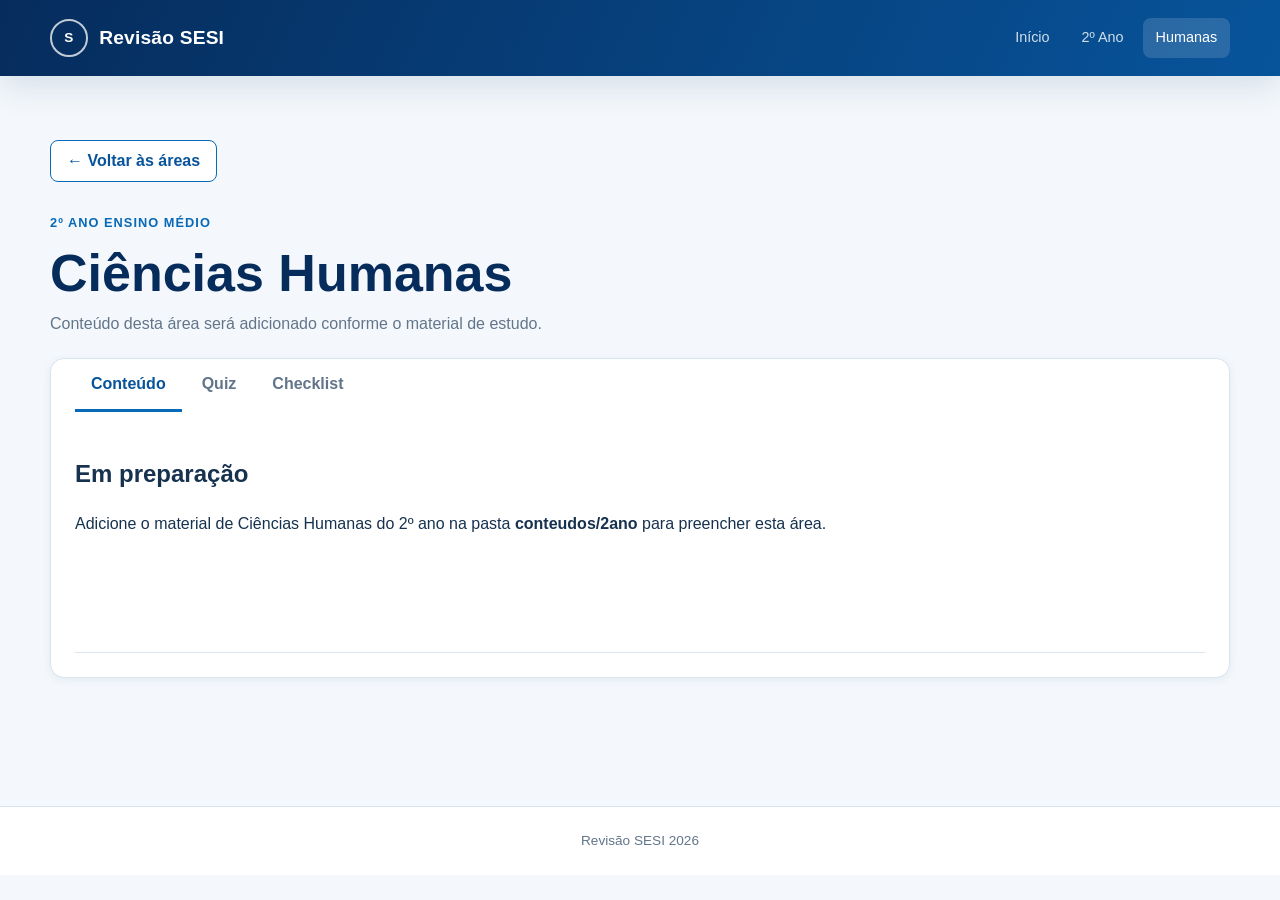
==== pages/areas/2ano/humanas.html @ 8875d3f2 "Add 2nd and 3rd year content pages, quizzes, and checklists; implement JavaScript for dynamic featur" ====
<!doctype html>
<html lang="pt-BR">
  <head>
    <meta charset="UTF-8" />
    <meta name="viewport" content="width=device-width, initial-scale=1.0" />
    <meta name="description" content="Revisão de Ciências Humanas do 2º ano." />
    <title>Ciências Humanas | 2º Ano | Revisão SESI</title>
    <link rel="stylesheet" href="../../../assets/css/style.css" />
    <script src="../../../assets/js/script.js" defer></script>
  </head>
  <body>
    <header class="site-header">
      <div class="site-header__inner page-shell">
        <a class="brand" href="../../../index.html" aria-label="Página inicial"><span class="brand__mark" aria-hidden="true">S</span><span>Revisão SESI</span></a>
        <nav class="site-nav" aria-label="Navegação principal"><a href="../../../index.html">Início</a><a href="../../2ano.html">2º Ano</a><a href="humanas.html" aria-current="page">Humanas</a></nav>
      </div>
    </header>
    <main class="main-content">
      <section class="section page-shell" aria-labelledby="page-title">
        <a class="button button--secondary back-button" href="../../2ano.html">← Voltar às áreas</a>
        <div class="section-heading page-title-heading"><div><span class="eyebrow eyebrow--light">2º Ano Ensino Médio</span><h1 id="page-title">Ciências Humanas</h1><p>Conteúdo desta área será adicionado conforme o material de estudo.</p></div></div>
        <div class="card subject-panel"><div class="tabs" data-tabs>
          <div class="tabs__list" role="tablist" aria-label="Ciências Humanas"><button class="tabs__tab" id="humanas-content-tab" role="tab" aria-selected="true" aria-controls="humanas-content">Conteúdo</button><button class="tabs__tab" id="humanas-quiz-tab" role="tab" aria-selected="false" aria-controls="humanas-quiz">Quiz</button><button class="tabs__tab" id="humanas-checklist-tab" role="tab" aria-selected="false" aria-controls="humanas-checklist">Checklist</button></div>
          <section class="tabs__panel" id="humanas-content" role="tabpanel" aria-labelledby="humanas-content-tab"><h2>Em preparação</h2><p>Adicione o material de Ciências Humanas do 2º ano na pasta <strong>conteudos/2ano</strong> para preencher esta área.</p></section>
          <section class="tabs__panel" id="humanas-quiz" role="tabpanel" aria-labelledby="humanas-quiz-tab" hidden><p>O quiz será incluído junto com o conteúdo.</p></section>
          <section class="tabs__panel" id="humanas-checklist" role="tabpanel" aria-labelledby="humanas-checklist-tab" hidden><p>O checklist será incluído junto com o conteúdo.</p></section>
        </div></div>
      </section>
    </main>
    <footer class="site-footer"><div class="page-shell"><p>Revisão SESI <span data-current-year></span></p></div></footer>
  </body>
</html>
---- assets/css/style.css ----
:root {
  --sesi-blue-950: #062c5c;
  --sesi-blue-900: #063b78;
  --sesi-blue-800: #07549b;
  --sesi-blue-700: #0869b8;
  --sesi-blue-500: #168ad4;
  --sesi-blue-100: #dff1ff;
  --sesi-blue-050: #f1f8fe;
  --ink: #16324f;
  --muted: #62758a;
  --surface: #ffffff;
  --canvas: #f4f8fc;
  --line: #d8e4ef;
  --success: #16845b;
  --warning: #ca7a13;
  --danger: #c44747;
  --shadow-sm: 0 2px 8px rgb(9 58 103 / 8%);
  --shadow-md: 0 12px 32px rgb(9 58 103 / 12%);
  --radius-sm: 8px;
  --radius-md: 14px;
  --radius-lg: 22px;
  --content-width: 1180px;
  --focus-ring: 0 0 0 3px rgb(22 138 212 / 24%);
  color: var(--ink);
  font-family: "Aptos", "Segoe UI", sans-serif;
  font-synthesis: none;
  line-height: 1.5;
}

*,
*::before,
*::after {
  box-sizing: border-box;
}

html {
  scroll-behavior: smooth;
}

body {
  min-width: 320px;
  margin: 0;
  background: var(--canvas);
  color: var(--ink);
}

button,
input,
textarea,
select {
  font: inherit;
}

button {
  cursor: pointer;
}

button:focus-visible,
a:focus-visible,
input:focus-visible,
textarea:focus-visible,
select:focus-visible {
  outline: none;
  box-shadow: var(--focus-ring);
}

a {
  color: var(--sesi-blue-800);
}

img {
  display: block;
  max-width: 100%;
}

.page-shell {
  width: min(100% - 2rem, var(--content-width));
  margin-inline: auto;
}

/* Header and page structure */
.site-header {
  background: linear-gradient(115deg, var(--sesi-blue-950), var(--sesi-blue-800));
  color: var(--surface);
  box-shadow: var(--shadow-md);
}

.site-header__inner,
.section-heading,
.toolbar,
.card__header,
.accordion__summary,
.quiz-form__actions {
  display: flex;
  align-items: center;
  justify-content: space-between;
  gap: 1rem;
}

.site-header__inner {
  min-height: 76px;
}

.brand {
  display: inline-flex;
  align-items: center;
  gap: 0.7rem;
  color: inherit;
  font-size: 1.2rem;
  font-weight: 800;
  letter-spacing: 0.01em;
  text-decoration: none;
}

.brand__mark {
  display: grid;
  width: 38px;
  height: 38px;
  place-items: center;
  border: 2px solid rgb(255 255 255 / 75%);
  border-radius: 50%;
  font-size: 0.85rem;
  font-weight: 900;
}

.site-nav {
  display: flex;
  flex-wrap: wrap;
  gap: 0.4rem;
}

.site-nav a {
  padding: 0.55rem 0.8rem;
  border-radius: var(--radius-sm);
  color: rgb(255 255 255 / 82%);
  font-size: 0.9rem;
  text-decoration: none;
}

.site-nav a:hover,
.site-nav a[aria-current="page"] {
  background: rgb(255 255 255 / 14%);
  color: var(--surface);
}

.main-content {
  padding-block: clamp(2rem, 5vw, 4.5rem);
}

.hero {
  position: relative;
  overflow: hidden;
  padding: clamp(2rem, 6vw, 4.5rem);
  border-radius: var(--radius-lg);
  background: linear-gradient(120deg, var(--sesi-blue-950), var(--sesi-blue-700));
  color: var(--surface);
  box-shadow: var(--shadow-md);
}

.hero::after {
  position: absolute;
  right: -5rem;
  bottom: -6rem;
  width: 18rem;
  height: 18rem;
  border: 2rem solid rgb(255 255 255 / 10%);
  border-radius: 50%;
  content: "";
}

.eyebrow {
  position: relative;
  z-index: 1;
  display: inline-block;
  margin-bottom: 0.75rem;
  color: var(--sesi-blue-100);
  font-size: 0.8rem;
  font-weight: 800;
  letter-spacing: 0.08em;
  text-transform: uppercase;
}

.hero h1 {
  position: relative;
  z-index: 1;
  max-width: 18ch;
  margin: 0;
  color: var(--surface);
  font-size: clamp(2rem, 5vw, 4rem);
  line-height: 1.05;
}

.hero__intro {
  position: relative;
  z-index: 1;
  max-width: 55ch;
  margin: 1.25rem 0 0;
  color: rgb(255 255 255 / 82%);
  font-size: 1.05rem;
}

.section {
  margin-block: clamp(2rem, 5vw, 4rem);
}

.section:first-child {
  margin-top: 0;
}

.section-heading {
  align-items: end;
  margin-bottom: 1.4rem;
}

.section-heading h1,
.section-heading h2,
.section-heading h3 {
  margin: 0;
  color: var(--sesi-blue-950);
  line-height: 1.15;
}

.section-heading p {
  max-width: 62ch;
  margin: 0.5rem 0 0;
  color: var(--muted);
}

/* Knowledge area cards */
.knowledge-areas {
  display: grid;
  grid-template-columns: repeat(auto-fit, minmax(min(100%, 250px), 1fr));
  gap: 1rem;
}

.knowledge-card,
.card {
  border: 1px solid var(--line);
  border-radius: var(--radius-md);
  background: var(--surface);
  box-shadow: var(--shadow-sm);
}

.knowledge-card {
  position: relative;
  display: flex;
  min-height: 190px;
  flex-direction: column;
  justify-content: space-between;
  overflow: hidden;
  padding: 1.35rem;
  transition: transform 180ms ease, box-shadow 180ms ease, border-color 180ms ease;
}

.knowledge-card::before {
  position: absolute;
  inset: 0 0 auto;
  height: 5px;
  background: var(--card-accent, var(--sesi-blue-700));
  content: "";
}

.knowledge-card:hover {
  border-color: var(--sesi-blue-500);
  box-shadow: var(--shadow-md);
  transform: translateY(-3px);
}

.area-cards {
  display: grid;
  gap: 1rem;
}

.area-card {
  overflow: hidden;
  border: 1px solid var(--line);
  border-radius: var(--radius-md);
  background: var(--surface);
  box-shadow: var(--shadow-sm);
}

.area-card__summary {
  display: flex;
  min-height: 92px;
  align-items: center;
  gap: 1rem;
  padding: 1rem 1.25rem;
  color: var(--sesi-blue-950);
  cursor: pointer;
  list-style: none;
}

.area-card__summary::-webkit-details-marker {
  display: none;
}

.area-card__summary::after {
  margin-left: auto;
  color: var(--sesi-blue-700);
  content: "+";
  font-size: 1.5rem;
  font-weight: 400;
}

.area-card[open] .area-card__summary {
  border-bottom: 1px solid var(--line);
  background: var(--sesi-blue-050);
}

.area-card[open] .area-card__summary::after {
  content: "-";
}

.area-card__summary strong,
.area-card__summary small {
  display: block;
}

.area-card__summary strong {
  font-size: 1.05rem;
}

.area-card__summary small {
  margin-top: 0.2rem;
  color: var(--muted);
  font-size: 0.85rem;
  font-weight: 400;
}

.area-card__content {
  padding: 0 1.25rem 1.25rem;
}

.area-card__content .tabs__panel {
  padding-bottom: 0;
}

.page-title-heading {
  margin-top: 1.75rem;
}

.page-title-heading h1 {
  font-size: clamp(2rem, 5vw, 3.25rem);
}

.eyebrow--light {
  color: var(--sesi-blue-700);
}

.back-button {
  width: fit-content;
}

.quiz-result {
  margin: 0;
}

.knowledge-card__icon {
  display: grid;
  width: 42px;
  height: 42px;
  place-items: center;
  border-radius: 50%;
  background: var(--sesi-blue-100);
  color: var(--sesi-blue-800);
  font-size: 1.1rem;
  font-weight: 800;
}

.knowledge-card h3 {
  margin: 1rem 0 0.35rem;
  color: var(--sesi-blue-950);
}

.knowledge-card p {
  margin: 0;
  color: var(--muted);
  font-size: 0.92rem;
}

.knowledge-card__meta {
  display: flex;
  justify-content: space-between;
  margin-top: 1.2rem;
  color: var(--muted);
  font-size: 0.8rem;
  font-weight: 700;
}

.grade-options {
  grid-template-columns: repeat(2, minmax(0, 1fr));
}

.grade-card {
  min-height: 270px;
  padding: clamp(1.35rem, 3vw, 2rem);
  color: inherit;
  text-decoration: none;
}

.grade-card h3 {
  font-size: clamp(1.25rem, 2.5vw, 1.65rem);
}

.grade-card__action {
  display: flex;
  align-items: center;
  justify-content: space-between;
  gap: 1rem;
  color: var(--sesi-blue-800);
  font-weight: 800;
}

.grade-card__action span {
  font-size: 1.35rem;
  transition: transform 160ms ease;
}

.grade-card:hover .grade-card__action span {
  transform: translateX(4px);
}

.area-link-card {
  min-height: 230px;
  color: inherit;
  text-decoration: none;
}

.subject-panel {
  overflow: hidden;
  padding: 0 1.5rem 1.5rem;
}

.subject-panel .tabs__panel {
  min-height: 240px;
}

.study-notes {
  color: var(--ink);
}

.study-notes h2,
.study-notes h3 {
  color: var(--sesi-blue-950);
}

.study-notes h3:not(:first-child) {
  margin-top: 2rem;
}

.study-notes p {
  max-width: 78ch;
}

.study-notes ul {
  display: grid;
  gap: 0.45rem;
  max-width: 78ch;
  padding-left: 1.3rem;
}

.study-summary {
  display: grid;
  grid-template-columns: repeat(2, minmax(0, 1fr));
  gap: 0.75rem;
  max-width: 780px;
}

.study-summary div {
  display: grid;
  gap: 0.2rem;
  padding: 0.85rem 1rem;
  border-left: 4px solid var(--sesi-blue-500);
  border-radius: var(--radius-sm);
  background: var(--sesi-blue-050);
}

.study-summary span {
  color: var(--muted);
  font-size: 0.9rem;
}

.site-footer {
  padding-block: 1.5rem;
  border-top: 1px solid var(--line);
  background: var(--surface);
  color: var(--muted);
  font-size: 0.85rem;
  text-align: center;
}

.site-footer p {
  margin: 0;
}

/* Buttons and status */
.button {
  display: inline-flex;
  min-height: 42px;
  align-items: center;
  justify-content: center;
  gap: 0.5rem;
  border: 1px solid transparent;
  border-radius: var(--radius-sm);
  padding: 0.65rem 1rem;
  font-weight: 750;
  line-height: 1.2;
  text-decoration: none;
  transition: background-color 160ms ease, border-color 160ms ease, transform 160ms ease;
}

.button:hover {
  transform: translateY(-1px);
}

.button--primary {
  background: var(--sesi-blue-800);
  color: var(--surface);
}

.button--primary:hover {
  background: var(--sesi-blue-950);
}

.button--secondary {
  border-color: var(--sesi-blue-700);
  background: var(--surface);
  color: var(--sesi-blue-800);
}

.button--secondary:hover {
  background: var(--sesi-blue-050);
}

.button--text {
  min-height: auto;
  padding-inline: 0.25rem;
  color: var(--sesi-blue-800);
}

.badge {
  display: inline-flex;
  align-items: center;
  border-radius: 999px;
  padding: 0.25rem 0.65rem;
  background: var(--sesi-blue-100);
  color: var(--sesi-blue-900);
  font-size: 0.75rem;
  font-weight: 800;
}

/* Study topics accordion */
.accordion {
  display: grid;
  gap: 0.75rem;
}

.accordion__item {
  overflow: hidden;
  border: 1px solid var(--line);
  border-radius: var(--radius-md);
  background: var(--surface);
}

.accordion__summary {
  width: 100%;
  padding: 1rem 1.15rem;
  border: 0;
  background: transparent;
  color: var(--sesi-blue-950);
  font-weight: 800;
  text-align: left;
}

.accordion__summary::after {
  flex: 0 0 auto;
  color: var(--sesi-blue-700);
  content: "+";
  font-size: 1.4rem;
  font-weight: 400;
}

.accordion__item[open] .accordion__summary {
  border-bottom: 1px solid var(--line);
  background: var(--sesi-blue-050);
}

.accordion__item[open] .accordion__summary::after {
  content: "-";
}

.accordion__content {
  padding: 1rem 1.15rem 1.2rem;
  color: var(--muted);
}

.accordion__content ul {
  display: grid;
  gap: 0.5rem;
  margin: 0;
  padding-left: 1.2rem;
}

/* Internal tabs */
.tabs {
  border-bottom: 1px solid var(--line);
}

.tabs__list {
  display: flex;
  gap: 0.25rem;
  overflow-x: auto;
  scrollbar-width: thin;
}

.tabs__tab {
  flex: 0 0 auto;
  border: 0;
  border-bottom: 3px solid transparent;
  padding: 0.8rem 1rem;
  background: transparent;
  color: var(--muted);
  font-weight: 800;
  white-space: nowrap;
}

.tabs__tab:hover,
.tabs__tab[aria-selected="true"] {
  border-bottom-color: var(--sesi-blue-700);
  color: var(--sesi-blue-800);
}

.tabs__panel {
  padding-block: 1.5rem;
}

.tabs__panel[hidden] {
  display: none;
}

/* Checklist progress */
.progress-block {
  display: grid;
  gap: 0.55rem;
}

.progress-block__label {
  display: flex;
  justify-content: space-between;
  color: var(--sesi-blue-950);
  font-size: 0.9rem;
  font-weight: 800;
}

.progress {
  width: 100%;
  height: 10px;
  overflow: hidden;
  border-radius: 999px;
  background: var(--sesi-blue-100);
}

.progress__value {
  display: block;
  width: var(--progress, 0%);
  height: 100%;
  border-radius: inherit;
  background: linear-gradient(90deg, var(--sesi-blue-800), var(--sesi-blue-500));
  transition: width 300ms ease;
}

.checklist {
  display: grid;
  gap: 0.8rem;
}

.checklist__item {
  display: flex;
  align-items: flex-start;
  gap: 0.7rem;
  padding: 0.8rem;
  border: 1px solid var(--line);
  border-radius: var(--radius-sm);
}

.checklist__item input {
  accent-color: var(--sesi-blue-800);
  inline-size: 1.15rem;
  block-size: 1.15rem;
  margin-top: 0.15rem;
}

.checklist__item:has(input:checked) {
  border-color: rgb(22 132 91 / 35%);
  background: rgb(22 132 91 / 7%);
}

/* Quiz forms */
.quiz-form {
  display: grid;
  gap: 1.25rem;
}

.quiz-question {
  display: grid;
  gap: 0.75rem;
  margin: 0;
  padding: 1.15rem;
  border: 1px solid var(--line);
  border-radius: var(--radius-md);
  background: var(--surface);
}

.quiz-question legend {
  width: 100%;
  margin-bottom: 0.35rem;
  color: var(--sesi-blue-950);
  font-weight: 800;
}

.quiz-option {
  display: flex;
  align-items: flex-start;
  gap: 0.7rem;
  padding: 0.7rem;
  border: 1px solid var(--line);
  border-radius: var(--radius-sm);
  color: var(--ink);
  cursor: pointer;
}

.quiz-option:hover {
  border-color: var(--sesi-blue-500);
  background: var(--sesi-blue-050);
}

.quiz-option input {
  flex: 0 0 auto;
  margin-top: 0.2rem;
  accent-color: var(--sesi-blue-800);
}

.form-field {
  display: grid;
  gap: 0.4rem;
}

.form-field label {
  color: var(--sesi-blue-950);
  font-size: 0.9rem;
  font-weight: 800;
}

.form-field input,
.form-field textarea,
.form-field select {
  width: 100%;
  border: 1px solid var(--line);
  border-radius: var(--radius-sm);
  padding: 0.75rem 0.85rem;
  background: var(--surface);
  color: var(--ink);
}

.form-field textarea {
  min-height: 110px;
  resize: vertical;
}

.form-field input::placeholder,
.form-field textarea::placeholder {
  color: #8293a4;
}

.form-field input:focus,
.form-field textarea:focus,
.form-field select:focus {
  border-color: var(--sesi-blue-500);
  outline: none;
  box-shadow: var(--focus-ring);
}

.form-message {
  border-radius: var(--radius-sm);
  padding: 0.75rem 1rem;
  font-weight: 700;
}

.form-message--success {
  background: rgb(22 132 91 / 10%);
  color: var(--success);
}

.form-message--error {
  background: rgb(196 71 71 / 10%);
  color: var(--danger);
}

@media (max-width: 640px) {
  .page-shell {
    width: min(100% - 1.25rem, var(--content-width));
  }

  .site-header__inner,
  .section-heading,
  .toolbar,
  .quiz-form__actions {
    align-items: stretch;
    flex-direction: column;
  }

  .site-header__inner {
    justify-content: center;
    padding-block: 1rem;
  }

  .site-nav {
    justify-content: center;
  }

  .section-heading {
    gap: 0.65rem;
  }

  .hero {
    padding: 1.5rem;
  }

  .grade-options {
    grid-template-columns: 1fr;
  }

  .study-summary {
    grid-template-columns: 1fr;
  }

  .button {
    width: 100%;
  }
}

@media (prefers-reduced-motion: reduce) {
  *,
  *::before,
  *::after {
    scroll-behavior: auto !important;
    transition-duration: 0.01ms !important;
  }
}
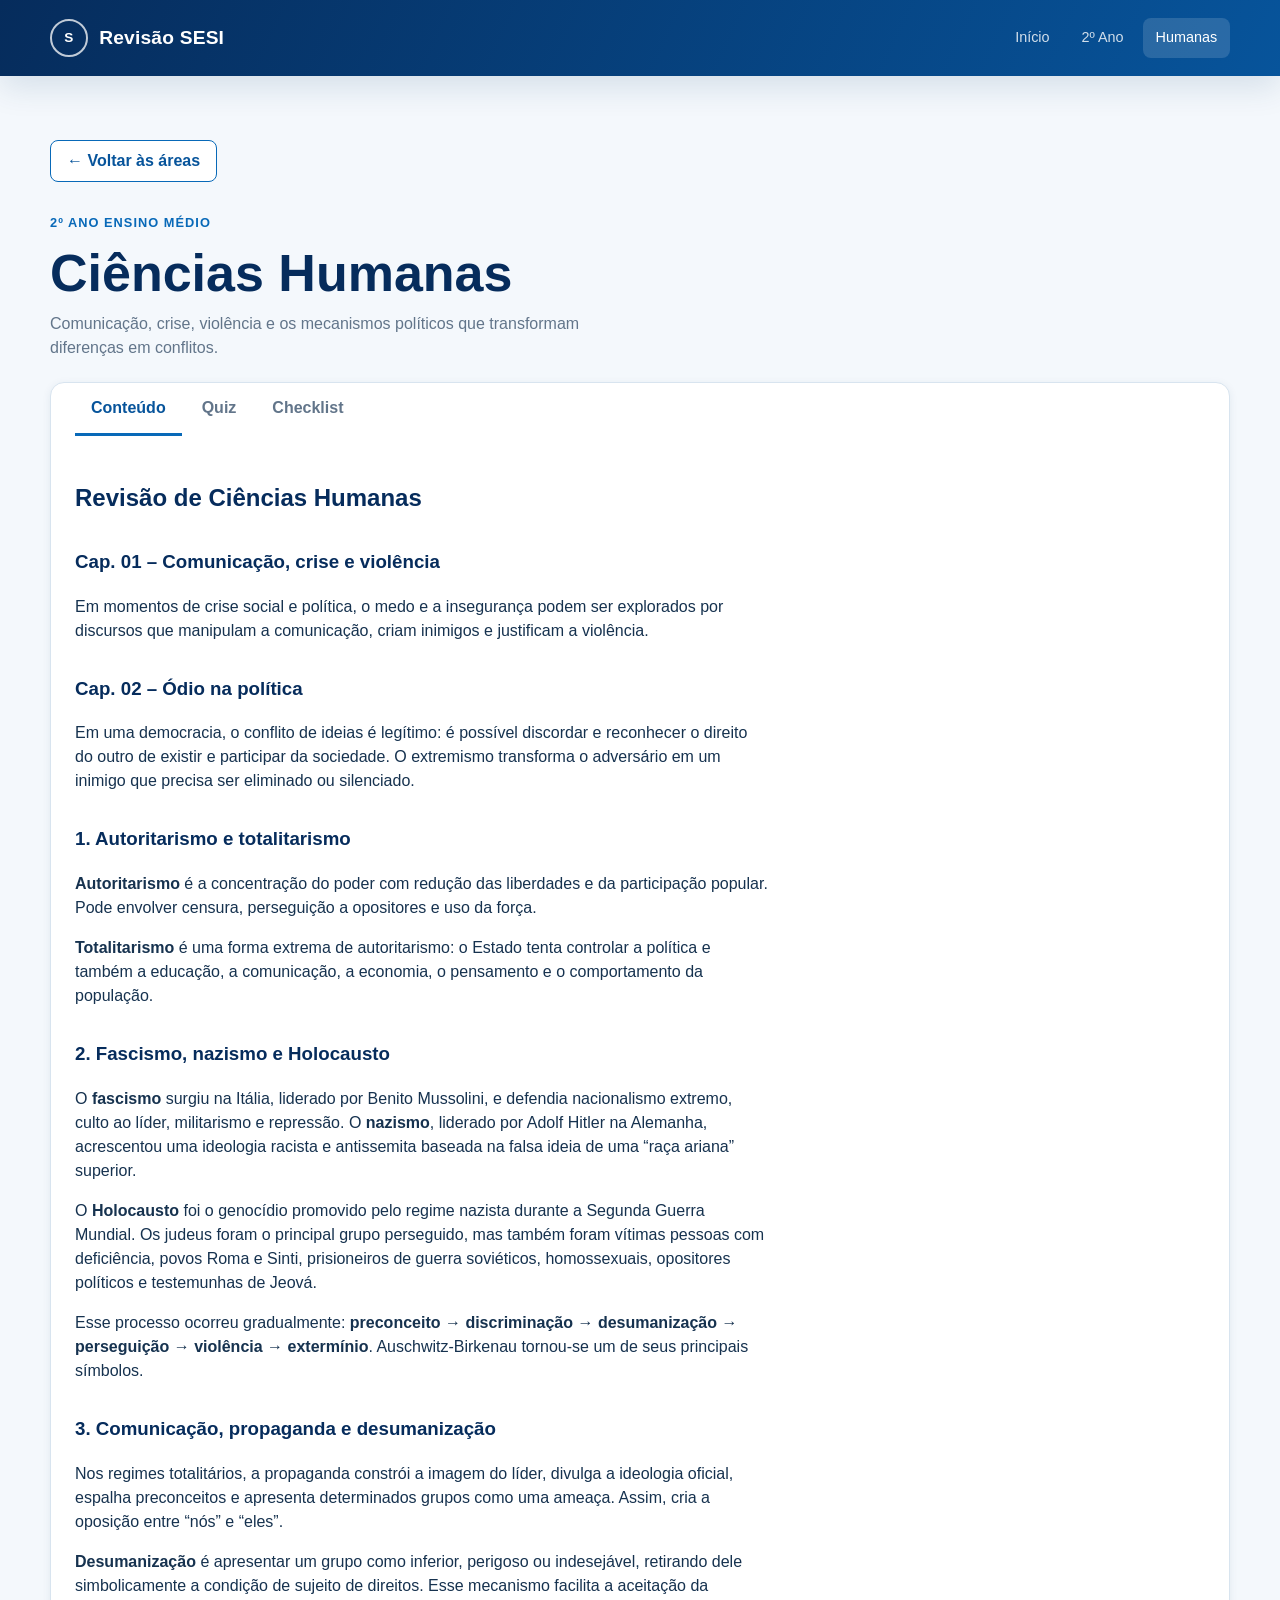
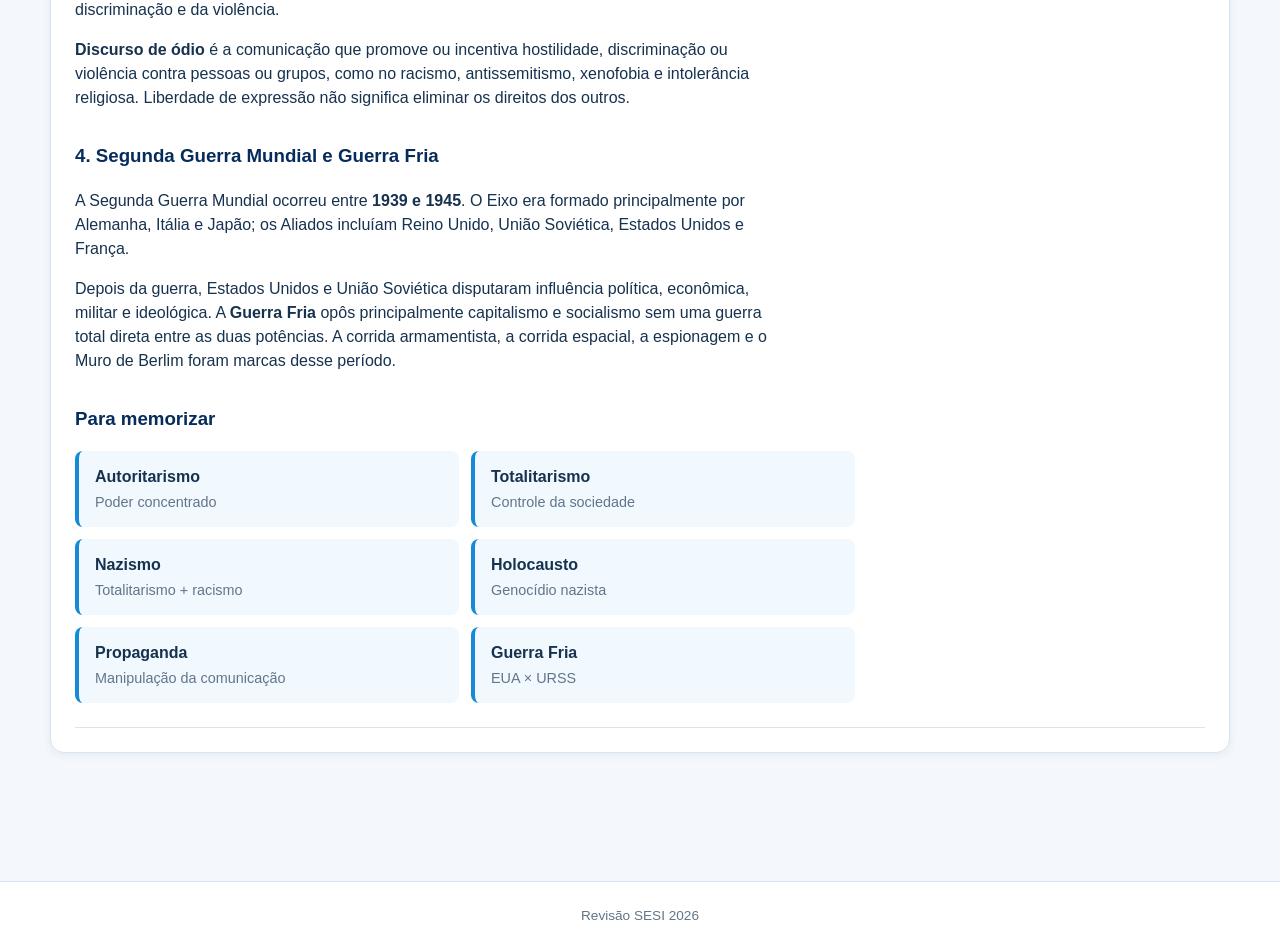
==== commit b45df59a: "Adiciona conteúdo de revisão para Ciências Humanas do 2º ano, incluindo tópicos sobre comunicação, c" ====
--- a/pages/areas/2ano/humanas.html
+++ b/pages/areas/2ano/humanas.html
@@ -18,12 +18,77 @@
     <main class="main-content">
       <section class="section page-shell" aria-labelledby="page-title">
         <a class="button button--secondary back-button" href="../../2ano.html">← Voltar às áreas</a>
-        <div class="section-heading page-title-heading"><div><span class="eyebrow eyebrow--light">2º Ano Ensino Médio</span><h1 id="page-title">Ciências Humanas</h1><p>Conteúdo desta área será adicionado conforme o material de estudo.</p></div></div>
+        <div class="section-heading page-title-heading"><div><span class="eyebrow eyebrow--light">2º Ano Ensino Médio</span><h1 id="page-title">Ciências Humanas</h1><p>Comunicação, crise, violência e os mecanismos políticos que transformam diferenças em conflitos.</p></div></div>
         <div class="card subject-panel"><div class="tabs" data-tabs>
-          <div class="tabs__list" role="tablist" aria-label="Ciências Humanas"><button class="tabs__tab" id="humanas-content-tab" role="tab" aria-selected="true" aria-controls="humanas-content">Conteúdo</button><button class="tabs__tab" id="humanas-quiz-tab" role="tab" aria-selected="false" aria-controls="humanas-quiz">Quiz</button><button class="tabs__tab" id="humanas-checklist-tab" role="tab" aria-selected="false" aria-controls="humanas-checklist">Checklist</button></div>
-          <section class="tabs__panel" id="humanas-content" role="tabpanel" aria-labelledby="humanas-content-tab"><h2>Em preparação</h2><p>Adicione o material de Ciências Humanas do 2º ano na pasta <strong>conteudos/2ano</strong> para preencher esta área.</p></section>
-          <section class="tabs__panel" id="humanas-quiz" role="tabpanel" aria-labelledby="humanas-quiz-tab" hidden><p>O quiz será incluído junto com o conteúdo.</p></section>
-          <section class="tabs__panel" id="humanas-checklist" role="tabpanel" aria-labelledby="humanas-checklist-tab" hidden><p>O checklist será incluído junto com o conteúdo.</p></section>
+          <div class="tabs__list" role="tablist" aria-label="Revisão de Ciências Humanas"><button class="tabs__tab" id="humanas-content-tab" role="tab" aria-selected="true" aria-controls="humanas-content">Conteúdo</button><button class="tabs__tab" id="humanas-quiz-tab" role="tab" aria-selected="false" aria-controls="humanas-quiz">Quiz</button><button class="tabs__tab" id="humanas-checklist-tab" role="tab" aria-selected="false" aria-controls="humanas-checklist">Checklist</button></div>
+          <section class="tabs__panel study-notes" id="humanas-content" role="tabpanel" aria-labelledby="humanas-content-tab">
+            <h2>Revisão de Ciências Humanas</h2>
+            <h3>Cap. 01 – Comunicação, crise e violência</h3>
+            <p>Em momentos de crise social e política, o medo e a insegurança podem ser explorados por discursos que manipulam a comunicação, criam inimigos e justificam a violência.</p>
+
+            <h3>Cap. 02 – Ódio na política</h3>
+            <p>Em uma democracia, o conflito de ideias é legítimo: é possível discordar e reconhecer o direito do outro de existir e participar da sociedade. O extremismo transforma o adversário em um inimigo que precisa ser eliminado ou silenciado.</p>
+
+            <h3>1. Autoritarismo e totalitarismo</h3>
+            <p><strong>Autoritarismo</strong> é a concentração do poder com redução das liberdades e da participação popular. Pode envolver censura, perseguição a opositores e uso da força.</p>
+            <p><strong>Totalitarismo</strong> é uma forma extrema de autoritarismo: o Estado tenta controlar a política e também a educação, a comunicação, a economia, o pensamento e o comportamento da população.</p>
+
+            <h3>2. Fascismo, nazismo e Holocausto</h3>
+            <p>O <strong>fascismo</strong> surgiu na Itália, liderado por Benito Mussolini, e defendia nacionalismo extremo, culto ao líder, militarismo e repressão. O <strong>nazismo</strong>, liderado por Adolf Hitler na Alemanha, acrescentou uma ideologia racista e antissemita baseada na falsa ideia de uma “raça ariana” superior.</p>
+            <p>O <strong>Holocausto</strong> foi o genocídio promovido pelo regime nazista durante a Segunda Guerra Mundial. Os judeus foram o principal grupo perseguido, mas também foram vítimas pessoas com deficiência, povos Roma e Sinti, prisioneiros de guerra soviéticos, homossexuais, opositores políticos e testemunhas de Jeová.</p>
+            <p>Esse processo ocorreu gradualmente: <strong>preconceito → discriminação → desumanização → perseguição → violência → extermínio</strong>. Auschwitz-Birkenau tornou-se um de seus principais símbolos.</p>
+
+            <h3>3. Comunicação, propaganda e desumanização</h3>
+            <p>Nos regimes totalitários, a propaganda constrói a imagem do líder, divulga a ideologia oficial, espalha preconceitos e apresenta determinados grupos como uma ameaça. Assim, cria a oposição entre “nós” e “eles”.</p>
+            <p><strong>Desumanização</strong> é apresentar um grupo como inferior, perigoso ou indesejável, retirando dele simbolicamente a condição de sujeito de direitos. Esse mecanismo facilita a aceitação da discriminação e da violência.</p>
+            <p><strong>Discurso de ódio</strong> é a comunicação que promove ou incentiva hostilidade, discriminação ou violência contra pessoas ou grupos, como no racismo, antissemitismo, xenofobia e intolerância religiosa. Liberdade de expressão não significa eliminar os direitos dos outros.</p>
+
+            <h3>4. Segunda Guerra Mundial e Guerra Fria</h3>
+            <p>A Segunda Guerra Mundial ocorreu entre <strong>1939 e 1945</strong>. O Eixo era formado principalmente por Alemanha, Itália e Japão; os Aliados incluíam Reino Unido, União Soviética, Estados Unidos e França.</p>
+            <p>Depois da guerra, Estados Unidos e União Soviética disputaram influência política, econômica, militar e ideológica. A <strong>Guerra Fria</strong> opôs principalmente capitalismo e socialismo sem uma guerra total direta entre as duas potências. A corrida armamentista, a corrida espacial, a espionagem e o Muro de Berlim foram marcas desse período.</p>
+
+            <h3>Para memorizar</h3>
+            <div class="study-summary">
+              <div><strong>Autoritarismo</strong><span>Poder concentrado</span></div>
+              <div><strong>Totalitarismo</strong><span>Controle da sociedade</span></div>
+              <div><strong>Nazismo</strong><span>Totalitarismo + racismo</span></div>
+              <div><strong>Holocausto</strong><span>Genocídio nazista</span></div>
+              <div><strong>Propaganda</strong><span>Manipulação da comunicação</span></div>
+              <div><strong>Guerra Fria</strong><span>EUA × URSS</span></div>
+            </div>
+          </section>
+
+          <section class="tabs__panel" id="humanas-quiz" role="tabpanel" aria-labelledby="humanas-quiz-tab" hidden>
+            <form class="quiz-form" data-quiz data-answer="c">
+              <fieldset class="quiz-question">
+                <legend>Qual sequência representa o processo que pode levar do preconceito à violência de Estado?</legend>
+                <label class="quiz-option"><input type="radio" name="humanas-q1" value="a" /> Debate democrático → consenso → participação</label>
+                <label class="quiz-option"><input type="radio" name="humanas-q1" value="b" /> Informação → diálogo → respeito → inclusão</label>
+                <label class="quiz-option"><input type="radio" name="humanas-q1" value="c" /> Preconceito → desumanização → perseguição → violência</label>
+                <p class="quiz-result" aria-live="polite"></p>
+              </fieldset>
+              <button class="button button--primary" type="submit">Verificar resposta</button>
+            </form>
+          </section>
+
+          <section class="tabs__panel" id="humanas-checklist" role="tabpanel" aria-labelledby="humanas-checklist-tab" hidden>
+            <div class="progress-block">
+              <div class="progress-block__label"><span>Progresso</span><span data-progress-label>0 de 10</span></div>
+              <div class="progress" role="progressbar" aria-valuemin="0" aria-valuemax="10" aria-valuenow="0"><span class="progress__value" style="--progress: 0%"></span></div>
+            </div>
+            <div class="checklist">
+              <label class="checklist__item"><input type="checkbox" /> Diferenciar autoritarismo e totalitarismo</label>
+              <label class="checklist__item"><input type="checkbox" /> Explicar fascismo e nazismo</label>
+              <label class="checklist__item"><input type="checkbox" /> Explicar o que foi o Holocausto</label>
+              <label class="checklist__item"><input type="checkbox" /> Reconhecer as etapas da perseguição nazista</label>
+              <label class="checklist__item"><input type="checkbox" /> Identificar o papel da propaganda</label>
+              <label class="checklist__item"><input type="checkbox" /> Definir desumanização e discurso de ódio</label>
+              <label class="checklist__item"><input type="checkbox" /> Relacionar comunicação, preconceito e violência</label>
+              <label class="checklist__item"><input type="checkbox" /> Revisar Eixo, Aliados e o período de 1939 a 1945</label>
+              <label class="checklist__item"><input type="checkbox" /> Explicar a Guerra Fria e seus blocos</label>
+              <label class="checklist__item"><input type="checkbox" /> Relacionar o Muro de Berlim à Guerra Fria</label>
+            </div>
+          </section>
         </div></div>
       </section>
     </main>
